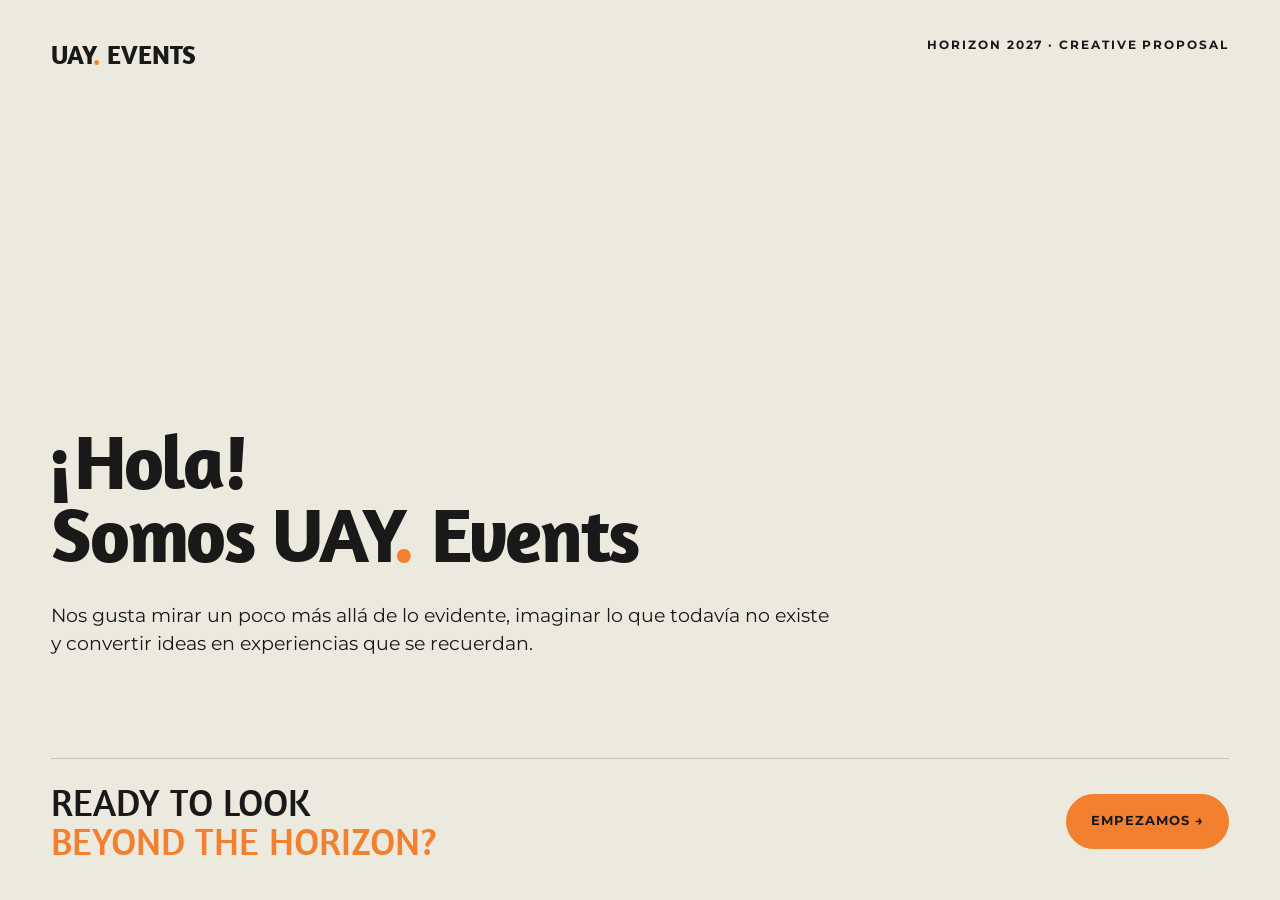
==== index.html @ 069c0e16 "Init commit" ====
<!DOCTYPE html>
<html lang="es">
<head>
  <meta charset="UTF-8">
  <meta name="viewport" content="width=device-width, initial-scale=1.0">
  <title>Horizon 2027 · UAY Events</title>
  <link rel="stylesheet" href="css/styles.css">

  <style>
    .landing {
      height: 100vh;
      min-height: 600px;
      background: var(--alabaster);
      display: flex;
      align-items: center;
      padding: 35px 0;
      overflow: hidden;
    }

    .landing__inner {
      width: min(calc(100% - (var(--pad) * 2)), var(--max));
      height: 100%;
      margin: auto;
      display: flex;
      flex-direction: column;
    }

    /* PARTE SUPERIOR */

    .landing__top {
      display: flex;
      justify-content: space-between;
      align-items: flex-start;
      gap: 30px;
    }

    .landing__brand {
      font-family: "Amaranth", sans-serif;
      font-size: 1.6rem;
      font-weight: 700;
    }

    .landing__brand span {
      color: var(--orange);
    }

    .landing__meta {
      font-size: .75rem;
      text-transform: uppercase;
      letter-spacing: .16em;
      font-weight: 700;
    }

    /* CONTENIDO CENTRAL */

    .landing__content {
      margin-top: auto;
      margin-bottom: 45px;
      max-width: 1100px;
    }

    .landing__hello {
      font-family: "Amaranth", sans-serif;
      font-size: clamp(3rem, 6vw, 6.5rem);
      line-height: .95;
      margin: 0 0 30px;
      letter-spacing: -.03em;
    }

    .landing__hello span {
      color: var(--orange);
    }

    .landing__intro {
      font-size: clamp(1.05rem, 1.5vw, 1.4rem);
      max-width: 780px;
      margin: 0;
      line-height: 1.5;
    }

    .landing__intro strong {
      font-weight: 600;
    }

    /* PARTE INFERIOR */

    .landing__bottom {
      display: grid;
      grid-template-columns: 1fr auto;
      gap: 40px;
      align-items: center;
      padding-top: 24px;
      padding-bottom: 5px;
      border-top: 1px solid rgba(25,25,25,.18);
    }

    .landing__question {
      font-family: "Amaranth", sans-serif;
      font-size: clamp(1.7rem, 3vw, 3.2rem);
      line-height: 1;
      margin: 0;
      max-width: 760px;
    }

    .landing__question span {
      color: var(--orange);
    }

    /* RESPONSIVE */

    @media (max-width: 800px) {

      .landing {
        height: auto;
        min-height: 100vh;
        padding: 25px 0;
        overflow: visible;
      }

      .landing__inner {
        min-height: calc(100vh - 50px);
      }

      .landing__top {
        flex-direction: column;
        gap: 6px;
      }

      .landing__content {
        margin-top: auto;
        margin-bottom: 35px;
        padding-top: 45px;
      }

      .landing__hello {
        margin-bottom: 24px;
      }

      .landing__bottom {
        grid-template-columns: 1fr;
        gap: 22px;
        align-items: flex-start;
        padding-top: 22px;
      }

      .landing__bottom .btn {
        width: 100%;
      }
    }

    /* PANTALLAS DE PORTÁTIL CON POCA ALTURA */

    @media (max-height: 750px) and (min-width: 801px) {

      .landing {
        padding: 25px 0;
      }

      .landing__content {
        margin-bottom: 30px;
      }

      .landing__hello {
        font-size: clamp(3rem, 5.5vw, 5.5rem);
        margin-bottom: 22px;
      }

      .landing__intro {
        font-size: 1.05rem;
        line-height: 1.4;
      }

      .landing__bottom {
        padding-top: 20px;
      }

      .landing__question {
        font-size: clamp(1.7rem, 2.7vw, 2.8rem);
      }
    }

  </style>
</head>

<body>

  <main class="landing">

    <div class="landing__inner">

      <!-- CABECERA -->

      <div class="landing__top">

        <div class="landing__brand">
          UAY<span>.</span> EVENTS
        </div>

        <div class="landing__meta">
          Horizon 2027 · Creative Proposal
        </div>

      </div>


      <!-- MENSAJE PRINCIPAL -->

      <div class="landing__content">

        <h1 class="landing__hello">
          ¡Hola!<br>
          Somos UAY<span>.</span> Events
        </h1>

        <p class="landing__intro">
          Nos gusta mirar un poco más allá de lo evidente, imaginar lo que todavía no existe
          y convertir ideas en experiencias que se recuerdan.
        </p>

      </div>


      <!-- CTA -->

      <div class="landing__bottom">

        <p class="landing__question">
          READY TO LOOK<br>
          <span>BEYOND THE HORIZON?</span>
        </p>

        <a class="btn btn--orange" href="home.html">
          Empezamos →
        </a>

      </div>

    </div>

  </main>

</body>
</html>
---- css/styles.css ----
@import url('https://fonts.googleapis.com/css2?family=Amaranth:wght@400;700&family=Montserrat:wght@300;400;500;600;700&display=swap');

:root{
  --orange:#F3802E;
  --alabaster:#ECEADF;
  --black:#191919;
  --white:#FFFFFF;
  --max:1280px;
  --pad:clamp(24px,4vw,64px);
  --radius:28px;
}

*{box-sizing:border-box}
html{scroll-behavior:smooth}
body{
  margin:0;
  font-family:"Montserrat",sans-serif;
  color:var(--black);
  background:var(--white);
  line-height:1.6;
}
img,video{max-width:100%;display:block}
a{color:inherit;text-decoration:none}
button{font:inherit}

.container{
  width:min(calc(100% - (var(--pad)*2)),var(--max));
  margin-inline:auto;
}
.section{padding:clamp(72px,10vw,140px) 0}
.section--soft{background:var(--alabaster)}
.section--dark{background:var(--black);color:var(--white)}
.section--orange{background:var(--orange)}

.eyebrow{
  text-transform:uppercase;
  letter-spacing:.18em;
  font-size:.78rem;
  font-weight:700;
}
.display{
  font-family:"Amaranth",sans-serif;
  font-size:clamp(3.4rem,9vw,9rem);
  line-height:.9;
  letter-spacing:-.04em;
  margin:0;
}
.h1{
  font-family:"Amaranth",sans-serif;
  font-size:clamp(3rem,7vw,7rem);
  line-height:.95;
  margin:0;
}
.h2{
  font-family:"Amaranth",sans-serif;
  font-size:clamp(2.4rem,5vw,5rem);
  line-height:1;
  margin:0 0 28px;
}
.h3{
  font-family:"Amaranth",sans-serif;
  font-size:clamp(1.6rem,2.6vw,2.6rem);
  margin:0 0 12px;
}
.lead{
  font-size:clamp(1.05rem,1.7vw,1.45rem);
  max-width:850px;
}
.muted{opacity:.7}
.orange{color:var(--orange)}

.header{
  position:sticky;
  top:0;
  z-index:100;
  backdrop-filter:blur(16px);
  background:rgba(255,255,255,.86);
  border-bottom:1px solid rgba(25,25,25,.08);
}
.nav{
  width:min(calc(100% - (var(--pad)*2)),var(--max));
  min-height:78px;
  margin:auto;
  display:flex;
  align-items:center;
  justify-content:space-between;
  gap:28px;
}
.brand{
  font-family:"Amaranth",sans-serif;
  font-size:1.55rem;
  font-weight:700;
}
.brand span{color:var(--orange)}
.nav__links{
  display:flex;
  gap:28px;
  align-items:center;
  font-size:.82rem;
  font-weight:700;
  letter-spacing:.08em;
  text-transform:uppercase;
}
.nav__links a{position:relative}
.nav__links a:after{
  content:"";
  position:absolute;
  left:0;right:100%;
  bottom:-7px;
  height:2px;
  background:var(--orange);
  transition:.25s ease;
}
.nav__links a:hover:after,.nav__links a.active:after{right:0}
.nav__toggle{
  display:none;
  border:0;
  background:none;
  font-size:1.4rem;
  cursor:pointer;
}

.btn{
  display:inline-flex;
  align-items:center;
  justify-content:center;
  gap:14px;
  padding:16px 24px;
  border-radius:999px;
  border:1px solid var(--black);
  text-transform:uppercase;
  letter-spacing:.08em;
  font-size:.8rem;
  font-weight:700;
  transition:.25s ease;
}
.btn:hover{background:var(--black);color:var(--white);transform:translateY(-2px)}
.btn--orange{background:var(--orange);border-color:var(--orange)}
.btn--orange:hover{background:var(--black);border-color:var(--black)}
.btn--light{border-color:var(--white)}
.btn--light:hover{background:var(--white);color:var(--black)}

.hero{
  min-height:calc(100vh - 78px);
  display:grid;
  align-items:end;
  padding: 70px 0 55px;
}
.hero__grid{
  display:grid;
  grid-template-columns:1.3fr .7fr;
  gap:clamp(30px,6vw,100px);
  align-items:end;
}
.hero__aside{
  padding-bottom:16px;
}
.hero__aside p{font-size:1.1rem}
.scroll-link{
  margin-top:42px;
  display:inline-flex;
  width:54px;height:54px;
  border:1px solid var(--black);
  border-radius:50%;
  align-items:center;
  justify-content:center;
  font-size:1.4rem;
  transition:.25s ease;
}
.scroll-link:hover{background:var(--orange);border-color:var(--orange);transform:translateY(4px)}

.landing{
  min-height:100vh;
  background:var(--alabaster);
  display:flex;
  align-items:center;
}
.landing__inner{
  width:min(calc(100% - (var(--pad)*2)),var(--max));
  margin:auto;
}
.landing__meta{
  display:flex;
  justify-content:space-between;
  gap:20px;
  margin-bottom:clamp(70px,12vh,140px);
}
.landing__bottom{
  margin-top:55px;
  display:flex;
  justify-content:space-between;
  align-items:end;
  gap:30px;
}
.landing__bottom p{max-width:500px;margin:0}

.media-placeholder{
  min-height:500px;
  background:
    linear-gradient(135deg,rgba(243,128,46,.16),rgba(236,234,223,.75)),
    var(--black);
  color:var(--white);
  border-radius:var(--radius);
  display:flex;
  align-items:center;
  justify-content:center;
  text-align:center;
  padding:40px;
  overflow:hidden;
  position:relative;
}
.media-placeholder small{
  display:block;
  text-transform:uppercase;
  letter-spacing:.15em;
  opacity:.7;
  margin-top:10px;
}
.media-placeholder--light{
  background:var(--alabaster);
  color:var(--black);
}
.media-placeholder--image{min-height:340px}
.media-placeholder video,
.media-placeholder img{
  position:absolute;
  inset:0;
  width:100%;
  height:100%;
  object-fit:cover;
}

.split{
  display:grid;
  grid-template-columns:1fr 1fr;
  gap:clamp(36px,6vw,90px);
  align-items:center;
}

.cards{
  display:grid;
  grid-template-columns:repeat(3,1fr);
  gap:22px;
  margin-top:50px;
}
.card{
  min-height:400px;
  border:1px solid rgba(25,25,25,.15);
  border-radius:var(--radius);
  padding:28px;
  display:flex;
  flex-direction:column;
  justify-content:space-between;
  transition:.25s ease;
  background:var(--white);
}
.card:hover{
  transform:translateY(-6px);
  border-color:var(--orange);
  box-shadow:0 16px 60px rgba(25,25,25,.08);
}
.card__number{
  font-size:.78rem;
  letter-spacing:.16em;
  font-weight:700;
}
.card__arrow{
  font-size:1.5rem;
  align-self:flex-end;
}
.card--orange{background:var(--orange)}
.card--dark{background:var(--black);color:var(--white)}

.grid-4{
  display:grid;
  grid-template-columns:repeat(4,1fr);
  gap:20px;
}
.pillar{
  padding:28px 0;
  border-top:2px solid var(--black);
}

.project{
  display:grid;
  grid-template-columns:1.15fr .85fr;
  gap:40px;
  align-items:center;
  padding:45px 0;
  border-top:1px solid rgba(25,25,25,.18);
}
.project:nth-child(even){grid-template-columns:.85fr 1.15fr}
.project:nth-child(even) .project__media{order:2}

.team-grid{
  display:grid;
  grid-template-columns:repeat(3,1fr);
  gap:22px;
}
.team-card{
  border-top:1px solid rgba(25,25,25,.2);
  padding-top:20px;
}
.team-card .media-placeholder{min-height:360px;border-radius:18px}
.team-card h3{margin:18px 0 2px;font-family:"Amaranth",sans-serif}

.detail-grid{
  display:grid;
  grid-template-columns:repeat(4,1fr);
  gap:18px;
  margin-top:50px;
}
.detail-card{
  min-height:230px;
  border:1px solid rgba(25,25,25,.14);
  padding:24px;
  border-radius:22px;
  display:flex;
  flex-direction:column;
  justify-content:space-between;
  transition:.25s ease;
}
.detail-card:hover{background:var(--orange);border-color:var(--orange)}

.content-block{
  display:grid;
  grid-template-columns:.6fr 1.4fr;
  gap:50px;
  padding:80px 0;
  border-top:1px solid rgba(25,25,25,.18);
}
.content-block__num{
  font-family:"Amaranth",sans-serif;
  font-size:2rem;
  color:var(--orange);
}
.content-block ul{padding-left:20px}

.footer{
  padding:42px 0;
  border-top:1px solid rgba(25,25,25,.12);
}
.footer__inner{
  width:min(calc(100% - (var(--pad)*2)),var(--max));
  margin:auto;
  display:flex;
  justify-content:space-between;
  gap:30px;
  font-size:.78rem;
  text-transform:uppercase;
  letter-spacing:.08em;
}

.reveal{
  opacity:0;
  transform:translateY(24px);
  transition:opacity .7s ease,transform .7s ease;
}
.reveal.is-visible{
  opacity:1;
  transform:none;
}

@media (max-width:900px){
  .nav__toggle{display:block}
  .nav__links{
    display:none;
    position:absolute;
    top:78px;left:0;right:0;
    flex-direction:column;
    align-items:flex-start;
    padding:28px var(--pad);
    background:var(--white);
    border-bottom:1px solid rgba(25,25,25,.08);
  }
  .nav__links.open{display:flex}
  .hero__grid,.split,.project,.project:nth-child(even),.content-block{grid-template-columns:1fr}
  .project:nth-child(even) .project__media{order:0}
  .cards,.team-grid{grid-template-columns:1fr}
  .grid-4,.detail-grid{grid-template-columns:repeat(2,1fr)}
  .landing__bottom,.landing__meta,.footer__inner{flex-direction:column;align-items:flex-start}
}

@media (max-width:560px){
  .grid-4,.detail-grid{grid-template-columns:1fr}
  .hero{min-height:auto;padding-top:100px}
  .display{font-size:clamp(3.2rem,19vw,5rem)}
  .media-placeholder{min-height:340px}
}
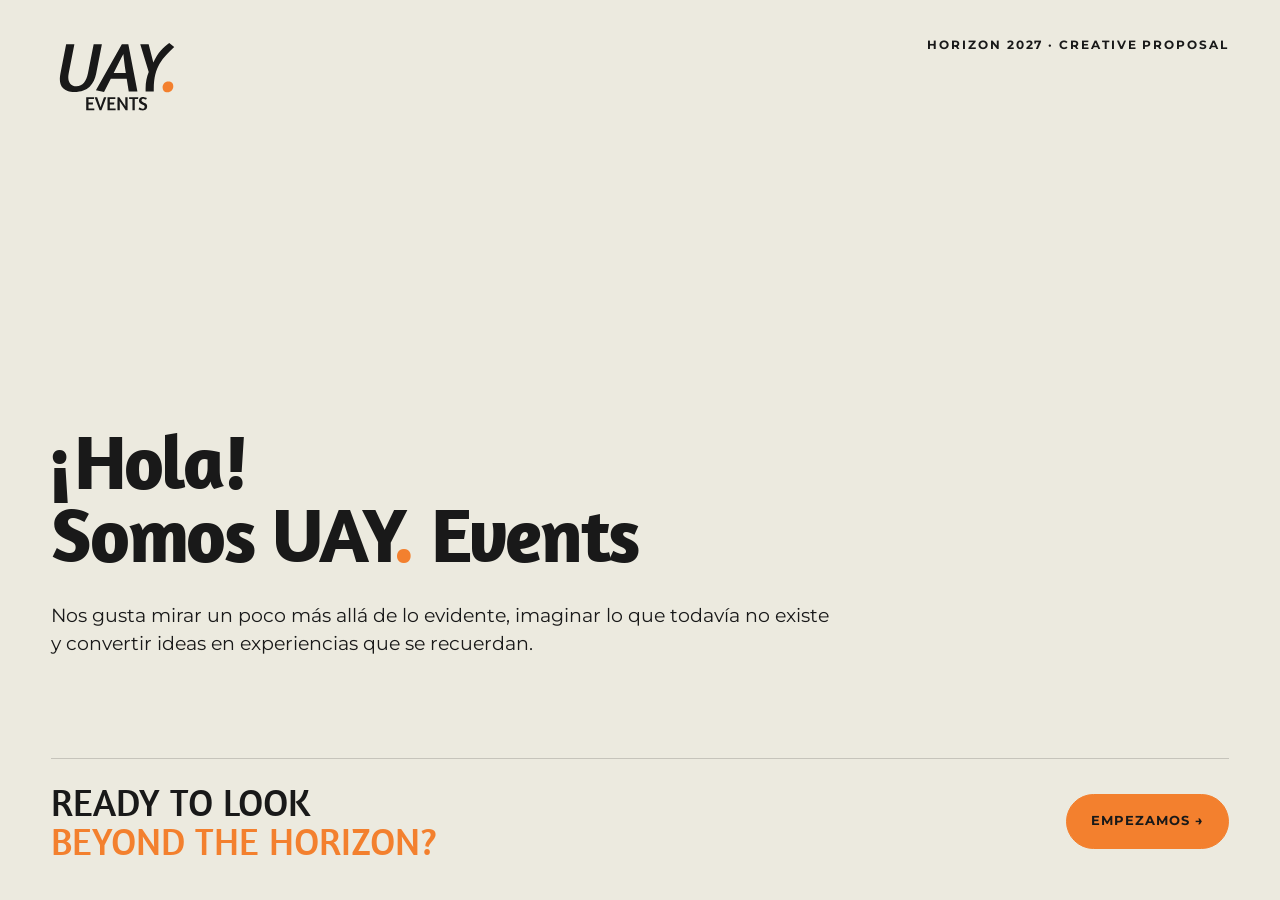
==== commit 01c0ecb3: "Added logo in landing page & favicon" ====
--- a/index.html
+++ b/index.html
@@ -4,6 +4,7 @@
   <meta charset="UTF-8">
   <meta name="viewport" content="width=device-width, initial-scale=1.0">
   <title>Horizon 2027 · UAY Events</title>
+  <link rel="icon" type="image/svg+xml" href="assets/images/favicon-UAY-Events.svg">
   <link rel="stylesheet" href="css/styles.css">
 
   <style>
@@ -40,8 +41,9 @@
       font-weight: 700;
     }
 
-    .landing__brand span {
-      color: var(--orange);
+    .landing__brand img {
+       width:130px;
+       height:auto;
     }
 
     .landing__meta {
@@ -193,7 +195,7 @@
       <div class="landing__top">
 
         <div class="landing__brand">
-          UAY<span>.</span> EVENTS
+          <img src="assets/images/Logo-UAY-Events.svg" alt="UAY Events">
         </div>
 
         <div class="landing__meta">
--- a/css/styles.css
+++ b/css/styles.css
@@ -88,11 +88,16 @@
   gap:28px;
 }
 .brand{
-  font-family:"Amaranth",sans-serif;
-  font-size:1.55rem;
-  font-weight:700;
-}
-.brand span{color:var(--orange)}
+  display:flex;
+  align-items:center;
+}
+
+.brand img{
+  display:block;
+  width:80px;
+  height:auto;
+}
+
 .nav__links{
   display:flex;
   gap:28px;
@@ -277,6 +282,12 @@
   grid-template-columns:repeat(4,1fr);
   gap:20px;
 }
+
+.grid-3{
+  display:grid;
+  grid-template-columns:repeat(3,1fr);
+  gap:30px;
+}
 .pillar{
   padding:28px 0;
   border-top:2px solid var(--black);
@@ -328,7 +339,6 @@
   grid-template-columns:.6fr 1.4fr;
   gap:50px;
   padding:80px 0;
-  border-top:1px solid rgba(25,25,25,.18);
 }
 .content-block__num{
   font-family:"Amaranth",sans-serif;
@@ -360,6 +370,878 @@
 .reveal.is-visible{
   opacity:1;
   transform:none;
+}
+
+.about-intro__image{
+  width:100%;
+  height:440px;
+  border-radius:24px;
+  overflow:hidden;
+}
+
+.about-intro__image img{
+  width:100%;
+  height:100%;
+  object-fit:cover;
+}
+
+.project-gallery{
+  display:grid;
+  grid-template-columns:repeat(2,1fr);
+  grid-template-rows:repeat(2,220px);
+  gap:10px;
+}
+
+.project-gallery img{
+  width:100%;
+  height:100%;
+  object-fit:cover;
+  border-radius:14px;
+}
+
+/* ==================================================
+HORIZON 2027
+================================================== */
+
+
+/* ------------------------------
+CONCEPTO
+------------------------------ */
+
+.concept-intro{
+  margin-bottom:38px;
+}
+
+.concept-copy{
+  max-width:900px;
+  font-size:1rem;
+  line-height:1.8;
+  margin-bottom:45px;
+}
+
+.concept-copy p{
+  margin:0 0 20px;
+}
+
+.concept-statement{
+  display:flex;
+  flex-wrap:wrap;
+  gap:12px;
+  margin:50px 0;
+}
+
+.concept-statement span{
+  display:inline-flex;
+  align-items:center;
+  justify-content:center;
+  background:var(--black);
+  color:var(--white);
+  padding:14px 22px;
+  border-radius:999px;
+  font-size:.8rem;
+  font-weight:700;
+  letter-spacing:.14em;
+}
+
+.concept-statement span:nth-child(2){
+  background:var(--orange);
+  color:var(--black);
+}
+
+
+/* ------------------------------
+DECORACIÓN
+------------------------------ */
+
+.venue-section{
+  padding:60px 0;
+  border-top:1px solid rgba(25,25,25,.15);
+}
+
+.venue-section:first-of-type{
+  margin-top:60px;
+}
+
+.venue-heading{
+  display:flex;
+  align-items:flex-start;
+  gap:22px;
+  margin-bottom:25px;
+}
+
+.venue-heading__number{
+  font-family:"Amaranth",sans-serif;
+  font-size:1.2rem;
+  color:var(--orange);
+}
+
+.spacer-small{
+  height:55px;
+}
+
+
+/* ------------------------------
+FEATURE CARDS / SEÑALÉTICA
+------------------------------ */
+
+.feature-grid{
+  display:grid;
+  grid-template-columns:repeat(3,1fr);
+  gap:18px;
+  margin:50px 0;
+}
+
+.feature-card{
+  padding:24px 10px 20px 0;
+}
+
+.feature-card span{
+  display:block;
+  color:var(--orange);
+  font-size:.76rem;
+  font-weight:700;
+  letter-spacing:.14em;
+  margin-bottom:45px;
+}
+
+.feature-card h3{
+  font-family:"Amaranth",sans-serif;
+  font-size:1.6rem;
+  margin:0 0 12px;
+}
+
+.feature-card p{
+  margin:0;
+  font-size:.9rem;
+}
+
+
+/* ==================================================
+AGENDA
+================================================== */
+
+.agenda-section{
+  overflow:hidden;
+}
+
+.agenda-header{
+  display:flex;
+  justify-content:space-between;
+  align-items:flex-end;
+  gap:40px;
+  margin-bottom:80px;
+}
+
+.agenda-date{
+  display:flex;
+  flex-direction:column;
+  align-items:flex-end;
+  text-align:right;
+  padding-bottom:10px;
+}
+
+.agenda-date span{
+  text-transform:uppercase;
+  letter-spacing:.16em;
+  font-size:.75rem;
+  opacity:.65;
+}
+
+.agenda-date strong{
+  font-family:"Amaranth",sans-serif;
+  font-size:clamp(1.8rem,3vw,3rem);
+}
+
+
+.timeline{
+  position:relative;
+  max-width:1050px;
+  margin-left:auto;
+}
+
+.timeline:before{
+  content:"";
+  position:absolute;
+  left:145px;
+  top:0;
+  bottom:0;
+  width:1px;
+  background:rgba(255,255,255,.22);
+}
+
+.timeline-item{
+  display:grid;
+  grid-template-columns:110px 70px 1fr;
+  min-height:170px;
+}
+
+.timeline-time{
+  font-family:"Amaranth",sans-serif;
+  font-size:1.6rem;
+  padding-top:7px;
+}
+
+.timeline-dot{
+  position:relative;
+}
+
+.timeline-dot:before{
+  content:"";
+  position:absolute;
+  top:18px;
+  left:30px;
+  width:10px;
+  height:10px;
+  border-radius:50%;
+  background:var(--orange);
+  box-shadow:0 0 0 7px var(--black);
+}
+
+.timeline-content{
+  padding:0 0 52px 5px;
+  max-width:680px;
+}
+
+.timeline-label{
+  display:block;
+  color:var(--orange);
+  text-transform:uppercase;
+  font-size:.72rem;
+  letter-spacing:.16em;
+  font-weight:700;
+  margin-bottom:5px;
+}
+
+.timeline-content h3{
+  font-family:"Amaranth",sans-serif;
+  font-size:clamp(1.6rem,2.5vw,2.4rem);
+  margin:0 0 8px;
+}
+
+.timeline-content p{
+  margin:0;
+  opacity:.7;
+}
+
+
+/* ==================================================
+HOSPITALITY / WELCOME KIT
+================================================== */
+
+.split--top{
+  align-items:start;
+  margin-top:55px;
+}
+
+.welcome-kit{
+  margin-top:100px;
+  padding-top:70px;
+  border-top:1px solid rgba(25,25,25,.16);
+}
+
+.welcome-kit__intro{
+  max-width:700px;
+  margin-bottom:45px;
+}
+
+.kit-grid{
+  display:grid;
+  grid-template-columns:repeat(3,1fr);
+  gap:18px;
+  margin-bottom:45px;
+}
+
+.kit-card{
+  min-height:250px;
+  padding:24px;
+  border:1px solid rgba(25,25,25,.15);
+  border-radius:22px;
+  display:flex;
+  flex-direction:column;
+}
+
+.kit-number{
+  color:var(--orange);
+  font-size:.75rem;
+  letter-spacing:.15em;
+  font-weight:700;
+  margin-bottom:auto;
+}
+
+.kit-card h4{
+  font-family:"Amaranth",sans-serif;
+  font-size:1.45rem;
+  margin:45px 0 8px;
+}
+
+.kit-card p{
+  font-size:.87rem;
+  margin:0;
+}
+
+/* ==================================================
+SHOWCASING
+================================================== */
+
+.showcase-intro{
+  max-width:850px;
+  margin:25px 0 0;
+  line-height:1.8;
+}
+
+
+/* ESCENARIOS */
+
+.showcase-scenario{
+  margin-top:100px;
+  padding-top:60px;
+  border-top:2px solid var(--black);
+}
+
+.showcase-scenario__header{
+  display:grid;
+  grid-template-columns:1fr .8fr;
+  gap:60px;
+  align-items:end;
+  margin-bottom:35px;
+}
+
+.showcase-scenario__header > p{
+  margin:0;
+  max-width:520px;
+}
+
+.showcase-letter{
+  display:block;
+  font-family:"Amaranth",sans-serif;
+  font-size:4.5rem;
+  line-height:.9;
+  color:var(--orange);
+  margin-bottom:25px;
+}
+
+
+/* ELEMENTOS INCLUIDOS */
+
+.showcase-elements{
+  display:flex;
+  flex-wrap:wrap;
+  gap:8px;
+  margin:35px 0 45px;
+}
+
+.showcase-elements span{
+  display:inline-flex;
+  align-items:center;
+  border:1px solid rgba(25,25,25,.22);
+  border-radius:999px;
+  padding:9px 15px;
+  font-size:.72rem;
+  font-weight:600;
+  letter-spacing:.04em;
+  background:rgba(255,255,255,.3);
+}
+
+
+/* GRID DE OPCIONES */
+
+.showcase-options{
+  display:grid;
+  gap:18px;
+}
+
+.showcase-options--1{
+  grid-template-columns:1fr;
+}
+
+.showcase-options--2{
+  grid-template-columns:repeat(2,1fr);
+}
+
+.showcase-options--3{
+  grid-template-columns:repeat(3,1fr);
+}
+
+
+/* TARJETAS */
+
+.showcase-option{
+  background:var(--white);
+  border-radius:22px;
+  overflow:hidden;
+  border:1px solid rgba(25,25,25,.12);
+  transition:.3s ease;
+}
+
+.showcase-option:hover{
+  transform:translateY(-5px);
+  box-shadow:0 18px 55px rgba(25,25,25,.08);
+}
+
+.showcase-option__image{
+  position:relative;
+  width:100%;
+  aspect-ratio:4 / 3;
+  overflow:hidden;
+  background:#ddd;
+}
+
+.showcase-option__image img{
+  width:100%;
+  height:100%;
+  object-fit:cover;
+}
+
+.showcase-option__copy{
+  padding:25px;
+}
+
+.showcase-option__number{
+  display:block;
+  color:var(--orange);
+  font-size:.72rem;
+  font-weight:700;
+  letter-spacing:.14em;
+  margin-bottom:25px;
+}
+
+.showcase-option h4{
+  font-family:"Amaranth",sans-serif;
+  font-size:1.6rem;
+  line-height:1.1;
+  margin:0 0 12px;
+}
+
+.showcase-option p{
+  font-size:.88rem;
+  line-height:1.65;
+  margin:0;
+}
+
+
+/* MEDIDAS */
+
+.showcase-measure{
+  display:inline-flex;
+  margin-top:25px;
+  background:var(--black);
+  color:var(--white);
+  border-radius:999px;
+  padding:8px 13px;
+  font-size:.68rem;
+  font-weight:700;
+  letter-spacing:.08em;
+  text-transform:uppercase;
+}
+
+
+/* ESCENARIO C HORIZONTAL */
+
+.showcase-option--horizontal{
+  display:grid;
+  grid-template-columns:1fr 1fr;
+  max-width:900px;
+}
+
+.showcase-option--horizontal .showcase-option__image{
+  aspect-ratio:auto;
+  min-height:430px;
+}
+
+
+/* CIERRE SHOWCASING */
+
+.showcase-closing{
+  margin-top:80px;
+  padding:40px;
+  background:var(--black);
+  color:var(--white);
+  border-radius:24px;
+}
+
+.showcase-closing .eyebrow{
+  color:var(--orange);
+  margin-top:0;
+}
+
+.showcase-closing > p:last-child{
+  font-family:"Amaranth",sans-serif;
+  font-size:clamp(1.5rem,2.7vw,2.5rem);
+  line-height:1.15;
+  max-width:900px;
+  margin:20px 0 0;
+}
+
+
+/* ==================================================
+DINNER SCENARIOS
+================================================== */
+
+.dinner-scenario{
+  margin-top:100px;
+  padding-top:60px;
+  border-top:2px solid var(--black);
+}
+
+.scenario-header{
+  display:grid;
+  grid-template-columns:1fr .8fr;
+  gap:50px;
+  align-items:end;
+  margin-bottom:50px;
+}
+
+.scenario-header > p{
+  max-width:500px;
+}
+
+.scenario-number{
+  display:block;
+  font-family:"Amaranth",sans-serif;
+  font-size:4rem;
+  line-height:1;
+  color:var(--orange);
+  margin-bottom:20px;
+}
+
+
+.venue-card{
+  margin:30px 0 65px;
+}
+
+.venue-card__copy{
+  max-width:720px;
+  margin-bottom:28px;
+}
+
+.venue-card__copy p:last-child{
+  max-width:700px;
+}
+
+
+.photo-grid{
+  display:grid;
+  grid-template-columns:repeat(2,1fr);
+  grid-template-rows:repeat(2,280px);
+  gap:12px;
+}
+
+.photo-grid img{
+  width:100%;
+  height:100%;
+  object-fit:cover;
+  border-radius:18px;
+}
+
+
+.unavailable-box{
+  background:var(--black);
+  color:var(--white);
+  border-radius:24px;
+  padding:35px;
+  margin-top:40px;
+}
+
+.unavailable-box h4{
+  font-family:"Amaranth",sans-serif;
+  font-size:1.8rem;
+  margin:5px 0 25px;
+}
+
+.unavailable-tags{
+  display:flex;
+  flex-wrap:wrap;
+  gap:10px;
+}
+
+.unavailable-tags span{
+  border:1px solid rgba(255,255,255,.35);
+  border-radius:999px;
+  padding:9px 15px;
+  font-size:.75rem;
+}
+
+
+.dinner-scenario--wow{
+  position:relative;
+}
+
+.dinner-scenario--wow .venue-card{
+  background:var(--black);
+  color:var(--white);
+  border-radius:28px;
+  padding:35px;
+}
+
+
+/* ==================================================
+DOWNLOADS
+================================================== */
+
+.download-grid{
+  display:grid;
+  grid-template-columns:repeat(3,1fr);
+  gap:18px;
+  margin-top:60px;
+}
+
+.download-card{
+  min-height:260px;
+  border:1px solid rgba(25,25,25,.16);
+  border-radius:24px;
+  padding:25px;
+  display:flex;
+  flex-direction:column;
+  justify-content:space-between;
+  transition:.3s ease;
+}
+
+.download-card:hover{
+  background:var(--orange);
+  border-color:var(--orange);
+  transform:translateY(-5px);
+}
+
+.download-icon{
+  align-self:flex-end;
+  font-size:1.8rem;
+}
+
+.download-card small{
+  display:block;
+  text-transform:uppercase;
+  letter-spacing:.14em;
+  font-size:.65rem;
+  margin-bottom:8px;
+}
+
+.download-card h3{
+  font-family:"Amaranth",sans-serif;
+  font-size:1.8rem;
+  margin:0;
+}
+
+
+/* ==================================================
+SOSTENIBILIDAD
+================================================== */
+
+.sustainability-grid{
+  display:grid;
+  grid-template-columns:repeat(2,1fr);
+  gap:0;
+  margin-top:60px;
+}
+
+.sustainability-card{
+  min-height:280px;
+  padding:30px;
+  border-top:1px solid rgba(25,25,25,.18);
+}
+
+.sustainability-card:nth-child(odd){
+  border-right:1px solid rgba(25,25,25,.18);
+}
+
+.sustainability-card span{
+  display:block;
+  color:var(--orange);
+  font-size:.72rem;
+  letter-spacing:.15em;
+  font-weight:700;
+  margin-bottom:60px;
+}
+
+.sustainability-card h3{
+  font-family:"Amaranth",sans-serif;
+  font-size:1.65rem;
+  margin:0 0 12px;
+}
+
+.sustainability-card p{
+  margin:0;
+  font-size:.9rem;
+}
+
+
+/* ==================================================
+CONTINGENCIA
+================================================== */
+
+.contingency-list{
+  margin-top:60px;
+}
+
+.contingency-item{
+  display:grid;
+  grid-template-columns:80px 1fr;
+  gap:20px;
+  border-top:1px solid rgba(25,25,25,.16);
+  padding:28px 0;
+}
+
+.contingency-item > span{
+  color:var(--orange);
+  font-size:.75rem;
+  font-weight:700;
+  letter-spacing:.15em;
+}
+
+.contingency-item h3{
+  font-family:"Amaranth",sans-serif;
+  font-size:1.6rem;
+  margin:0 0 8px;
+}
+
+.contingency-item p{
+  margin:0;
+  max-width:750px;
+}
+
+
+.contingency-quote{
+  margin-top:70px;
+  padding:60px;
+  background:var(--orange);
+  border-radius:var(--radius);
+}
+
+.contingency-quote p{
+  font-family:"Amaranth",sans-serif;
+  font-size:clamp(2rem,5vw,4.5rem);
+  line-height:1;
+  margin:0;
+}
+
+/* ==================================================
+ALOJAMIENTO
+================================================== */
+
+.hotel-option{
+  padding:70px 0;
+  border-top:1px solid rgba(25,25,25,.16);
+}
+
+.hotel-option:first-of-type{
+  margin-top:60px;
+}
+
+.hotel-option__header{
+  display:flex;
+  justify-content:space-between;
+  align-items:flex-end;
+  gap:30px;
+  margin-bottom:25px;
+}
+
+.hotel-option__header .h3{
+  margin-bottom:0;
+}
+
+.hotel-option__meta{
+  display:flex;
+  gap:10px;
+  flex-wrap:wrap;
+  justify-content:flex-end;
+}
+
+.hotel-option__meta span{
+  border:1px solid rgba(25,25,25,.18);
+  border-radius:999px;
+  padding:8px 14px;
+  font-size:.72rem;
+  font-weight:600;
+  letter-spacing:.06em;
+  text-transform:uppercase;
+}
+
+.hotel-option__description{
+  max-width:800px;
+  font-size:1rem;
+  line-height:1.8;
+  margin:0 0 35px;
+}
+
+
+/* GALERÍA 4 IMÁGENES */
+
+.hotel-gallery{
+  display:grid;
+  grid-template-columns:repeat(2,1fr);
+  grid-template-rows:repeat(2,300px);
+  gap:12px;
+}
+
+.hotel-gallery img{
+  width:100%;
+  height:100%;
+  object-fit:cover;
+  border-radius:18px;
+}
+
+
+/* DATOS DEL HOTEL */
+
+.hotel-data-grid{
+  display:grid;
+  grid-template-columns:repeat(4,1fr);
+  gap:0;
+  margin-top:30px;
+  border-top:1px solid rgba(25,25,25,.16);
+  border-bottom:1px solid rgba(25,25,25,.16);
+}
+
+.hotel-data-grid > div{
+  padding:22px 20px 22px 0;
+}
+
+.hotel-data-grid > div:not(:last-child){
+  border-right:1px solid rgba(25,25,25,.16);
+  margin-right:20px;
+}
+
+.hotel-data-label{
+  display:block;
+  text-transform:uppercase;
+  letter-spacing:.12em;
+  font-size:.65rem;
+  font-weight:700;
+  opacity:.55;
+  margin-bottom:5px;
+}
+
+.hotel-data-grid strong{
+  font-family:"Amaranth",sans-serif;
+  font-size:1.25rem;
+}
+
+
+/* HOTELES DESCARTADOS */
+
+.discarded-hotels{
+  margin-top:55px;
+}
+
+.discarded-hotel{
+  display:grid;
+  grid-template-columns:220px 1fr;
+  gap:30px;
+  padding:22px 0;
+  border-top:1px solid rgba(25,25,25,.16);
+}
+
+.discarded-hotel:last-child{
+  border-bottom:1px solid rgba(25,25,25,.16);
+}
+
+.discarded-hotel span{
+  font-family:"Amaranth",sans-serif;
+  font-size:1.3rem;
+}
+
+.discarded-hotel p{
+  margin:0;
+  opacity:.7;
 }
 
 @media (max-width:900px){
@@ -388,3 +1270,4 @@
   .display{font-size:clamp(3.2rem,19vw,5rem)}
   .media-placeholder{min-height:340px}
 }
+
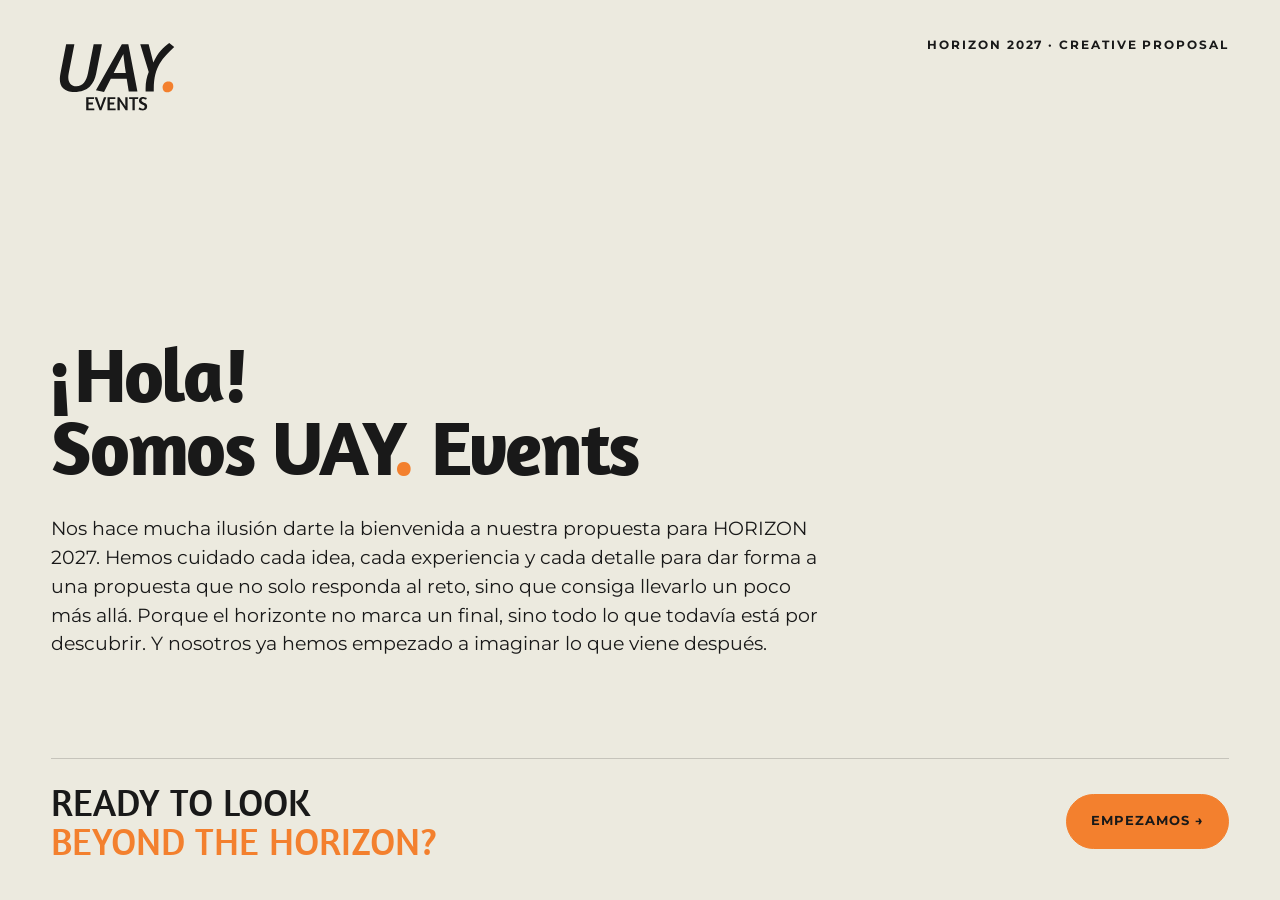
==== commit 22bcf910: "ultimos cambios" ====
--- a/index.html
+++ b/index.html
@@ -215,8 +215,10 @@
         </h1>
 
         <p class="landing__intro">
-          Nos gusta mirar un poco más allá de lo evidente, imaginar lo que todavía no existe
-          y convertir ideas en experiencias que se recuerdan.
+          Nos hace mucha ilusión darte la bienvenida a nuestra propuesta para HORIZON 2027. Hemos cuidado 
+          cada idea, cada experiencia y cada detalle para dar forma a una propuesta que no solo responda 
+          al reto, sino que consiga llevarlo un poco más allá. Porque el horizonte no marca un final, 
+          sino todo lo que todavía está por descubrir. Y nosotros ya hemos empezado a imaginar lo que viene después.​
         </p>
 
       </div>
--- a/css/styles.css
+++ b/css/styles.css
@@ -427,7 +427,7 @@
   display:flex;
   flex-wrap:wrap;
   gap:12px;
-  margin:50px 0;
+  margin:0px 0;
 }
 
 .concept-statement span{
@@ -1243,6 +1243,292 @@
   margin:0;
   opacity:.7;
 }
+
+/* ==================================================
+TEAM
+================================================== */
+
+.team-grid{
+  display:grid;
+  grid-template-columns:repeat(3,1fr);
+  gap:22px;
+  align-items:start;
+}
+
+.team-card{
+  border-top:1px solid rgba(25,25,25,.2);
+  padding-top:20px;
+}
+
+.team-card__summary{
+  list-style:none;
+  cursor:pointer;
+}
+
+.team-card__summary::-webkit-details-marker{
+  display:none;
+}
+
+.team-card__summary::marker{
+  display:none;
+  content:"";
+}
+
+.team-card .media-placeholder{
+  min-height:360px;
+  border-radius:18px;
+  position:relative;
+  cursor:pointer;
+}
+
+.team-card .media-placeholder::after{
+  content:"";
+  position:absolute;
+  inset:0;
+  background:linear-gradient(
+    to top,
+    rgba(25,25,25,.55),
+    rgba(25,25,25,0) 45%
+  );
+  opacity:0;
+  transition:.3s ease;
+}
+
+.team-card:hover .media-placeholder::after,
+.team-card[open] .media-placeholder::after{
+  opacity:1;
+}
+
+.team-card .media-placeholder img{
+  transition:transform .45s ease;
+}
+
+.team-card:hover .media-placeholder img{
+  transform:scale(1.035);
+}
+
+
+/* Texto sobre imagen */
+
+.team-card__hint{
+  position:absolute;
+  left:20px;
+  bottom:18px;
+  z-index:2;
+
+  color:var(--white);
+  font-size:.7rem;
+  font-weight:700;
+  letter-spacing:.12em;
+  text-transform:uppercase;
+
+  opacity:0;
+  transform:translateY(8px);
+  transition:.3s ease;
+}
+
+.team-card:hover .team-card__hint,
+.team-card[open] .team-card__hint{
+  opacity:1;
+  transform:none;
+}
+
+
+/* Nombre + cargo */
+
+.team-card__heading{
+  display:flex;
+  justify-content:space-between;
+  align-items:flex-start;
+  gap:20px;
+}
+
+.team-card h3{
+  margin:18px 0 2px;
+  font-family:"Amaranth",sans-serif;
+}
+
+.team-card__heading p{
+  margin:0;
+}
+
+
+/* Icono + */
+
+.team-card__icon{
+  flex:0 0 auto;
+
+  width:34px;
+  height:34px;
+  margin-top:17px;
+
+  display:flex;
+  align-items:center;
+  justify-content:center;
+
+  border:1px solid rgba(25,25,25,.25);
+  border-radius:50%;
+
+  font-size:1.2rem;
+  line-height:1;
+
+  transition:
+    transform .3s ease,
+    background .3s ease,
+    border-color .3s ease;
+}
+
+.team-card:hover .team-card__icon{
+  background:var(--orange);
+  border-color:var(--orange);
+}
+
+.team-card[open] .team-card__icon{
+  transform:rotate(45deg);
+  background:var(--orange);
+  border-color:var(--orange);
+}
+
+
+/* Contenido desplegable */
+
+.team-card__content{
+  padding:25px 0 10px;
+  margin-top:20px;
+  border-top:1px solid rgba(25,25,25,.16);
+}
+
+.team-card__content p{
+  margin:0;
+  font-size:.9rem;
+  line-height:1.75;
+}
+
+.team-card__quote{
+  font-family:"Amaranth",sans-serif;
+  font-size:1.3rem !important;
+  line-height:1.3 !important;
+  margin-bottom:14px !important;
+  color:var(--orange);
+}
+
+
+/* Accesibilidad */
+
+.team-card__summary:focus-visible{
+  outline:2px solid var(--orange);
+  outline-offset:6px;
+  border-radius:18px;
+}
+
+
+.download-grid{
+  display:grid;
+  grid-template-columns:repeat(3, 1fr);
+  gap:20px;
+}
+
+
+/* CARD */
+
+.download-card{
+  background:#fff;
+  border:1px solid rgba(0,0,0,.12);
+  padding:24px;
+  cursor:pointer;
+  transition:
+    transform .25s ease,
+    border-color .25s ease,
+    background .25s ease;
+}
+
+
+/* CABECERA */
+
+.download-card summary{
+  list-style:none;
+  cursor:pointer;
+}
+
+
+/* elimina la flecha automática del navegador */
+
+.download-card summary::-webkit-details-marker{
+  display:none;
+}
+
+
+.download-card summary h3{
+  margin:0;
+  font-size:1.15rem;
+  font-weight:700;
+}
+
+
+/* HOVER */
+
+.download-card:hover{
+  transform:translateY(-3px);
+  border-color:var(--orange);
+}
+
+
+/* CONTENIDO DESPLEGABLE */
+
+.download-card__content{
+  padding-top:18px;
+  margin-top:18px;
+  border-top:1px solid rgba(0,0,0,.12);
+}
+
+
+.download-card__content p{
+  margin:0;
+  line-height:1.65;
+  font-size:.95rem;
+}
+
+
+/* CARD ABIERTA */
+
+.download-card[open]{
+  border-color:var(--orange);
+}
+
+.download-card summary{
+  display:flex;
+  justify-content:space-between;
+  align-items:center;
+  gap:20px;
+}
+
+
+.download-card summary::after{
+  content:"+";
+  font-size:1.5rem;
+  font-weight:300;
+  line-height:1;
+  transition:transform .25s ease;
+}
+
+
+.download-card[open] summary::after{
+  content:"−";
+}
+
+
+/* MOBILE */
+
+@media (max-width:768px){
+
+  .download-grid{
+    grid-template-columns:1fr;
+  }
+
+}
+
+
+
 
 @media (max-width:900px){
   .nav__toggle{display:block}
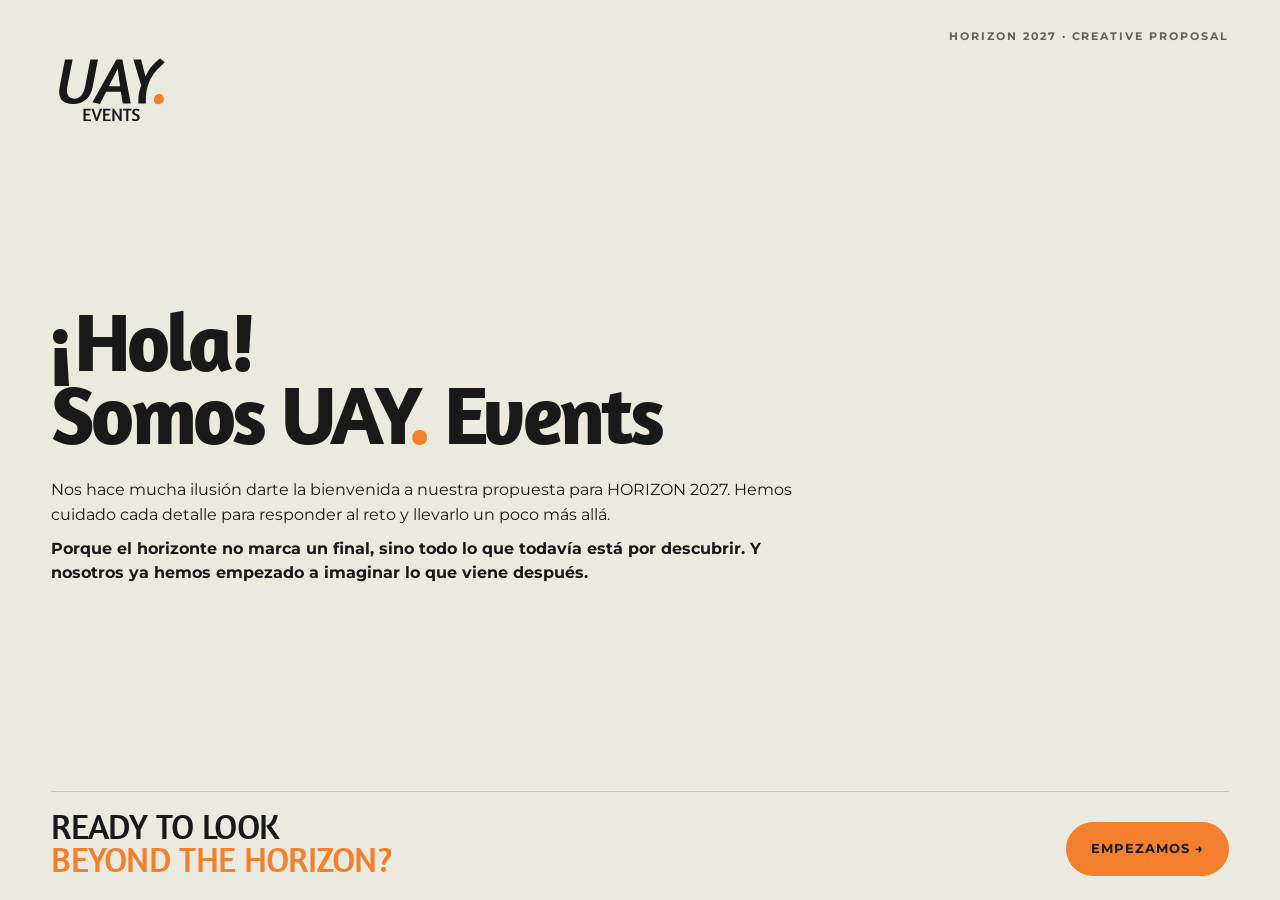
==== commit e1692ccf: "landing page updated" ====
--- a/index.html
+++ b/index.html
@@ -3,245 +3,529 @@
 <head>
   <meta charset="UTF-8">
   <meta name="viewport" content="width=device-width, initial-scale=1.0">
+
   <title>Horizon 2027 · UAY Events</title>
-  <link rel="icon" type="image/svg+xml" href="assets/images/favicon-UAY-Events.svg">
+
+  <link
+    rel="icon"
+    type="image/svg+xml"
+    href="assets/images/favicon-UAY-Events.svg"
+  >
+
   <link rel="stylesheet" href="css/styles.css">
 
   <style>
+
+    /* =========================================================
+       LANDING
+    ========================================================= */
+
     .landing {
+      width: 100%;
       height: 100vh;
-      min-height: 600px;
+      height: 100svh;
+
       background: var(--alabaster);
+
+      overflow: hidden;
+
       display: flex;
-      align-items: center;
-      padding: 35px 0;
-      overflow: hidden;
-    }
+    }
+
 
     .landing__inner {
-      width: min(calc(100% - (var(--pad) * 2)), var(--max));
+      width: min(
+        calc(100% - (var(--pad) * 2)),
+        var(--max)
+      );
+
       height: 100%;
-      margin: auto;
-      display: flex;
-      flex-direction: column;
-    }
-
-    /* PARTE SUPERIOR */
+
+      margin: 0 auto;
+
+      padding: 28px 0 24px;
+
+      display: grid;
+
+      grid-template-rows:
+        auto
+        minmax(0, 1fr)
+        auto;
+    }
+
+
+    /* =========================================================
+       CABECERA
+    ========================================================= */
 
     .landing__top {
       display: flex;
       justify-content: space-between;
-      align-items: flex-start;
+      align-items: center;
+
       gap: 30px;
     }
 
+
     .landing__brand {
-      font-family: "Amaranth", sans-serif;
-      font-size: 1.6rem;
+      display: flex;
+      align-items: center;
+    }
+
+
+    .landing__brand img {
+      display: block;
+
+      width: 120px;
+      height: auto;
+    }
+
+
+    .landing__meta {
+      font-size: .68rem;
+
+      text-transform: uppercase;
+
+      letter-spacing: .18em;
+
       font-weight: 700;
-    }
-
-    .landing__brand img {
-       width:130px;
-       height:auto;
-    }
-
-    .landing__meta {
-      font-size: .75rem;
-      text-transform: uppercase;
-      letter-spacing: .16em;
-      font-weight: 700;
-    }
-
-    /* CONTENIDO CENTRAL */
+
+      opacity: .65;
+
+      white-space: nowrap;
+    }
+
+
+    /* =========================================================
+       CONTENIDO
+    ========================================================= */
 
     .landing__content {
-      margin-top: auto;
-      margin-bottom: 45px;
-      max-width: 1100px;
-    }
+      display: flex;
+      flex-direction: column;
+
+      justify-content: center;
+
+      max-width: 1000px;
+
+      padding: 30px 0;
+    }
+
 
     .landing__hello {
       font-family: "Amaranth", sans-serif;
-      font-size: clamp(3rem, 6vw, 6.5rem);
-      line-height: .95;
-      margin: 0 0 30px;
-      letter-spacing: -.03em;
-    }
+
+      font-size: clamp(
+        3.4rem,
+        6.5vw,
+        6.8rem
+      );
+
+      line-height: .88;
+
+      letter-spacing: -.045em;
+
+      margin: 0 0 28px;
+    }
+
 
     .landing__hello span {
       color: var(--orange);
     }
 
-    .landing__intro {
-      font-size: clamp(1.05rem, 1.5vw, 1.4rem);
-      max-width: 780px;
+
+    .landing__copy {
+      max-width: 760px;
+    }
+
+
+    .landing__copy p {
       margin: 0;
-      line-height: 1.5;
-    }
-
-    .landing__intro strong {
-      font-weight: 600;
-    }
-
-    /* PARTE INFERIOR */
+
+      font-size: clamp(
+        .98rem,
+        1.25vw,
+        1.2rem
+      );
+
+      line-height: 1.52;
+    }
+
+
+    .landing__copy p + p {
+      margin-top: 10px;
+    }
+
+
+    /* =========================================================
+       CTA
+    ========================================================= */
 
     .landing__bottom {
+      border-top: 1px solid rgba(25, 25, 25, .18);
+
+      padding-top: 18px;
+
       display: grid;
-      grid-template-columns: 1fr auto;
+
+      grid-template-columns:
+        minmax(0, 1fr)
+        auto;
+
+      align-items: end;
+
       gap: 40px;
-      align-items: center;
-      padding-top: 24px;
-      padding-bottom: 5px;
-      border-top: 1px solid rgba(25,25,25,.18);
-    }
+    }
+
 
     .landing__question {
       font-family: "Amaranth", sans-serif;
-      font-size: clamp(1.7rem, 3vw, 3.2rem);
-      line-height: 1;
+
+      font-size: clamp(
+        1.65rem,
+        2.7vw,
+        3rem
+      );
+
+      line-height: .95;
+
+      letter-spacing: -.02em;
+
       margin: 0;
-      max-width: 760px;
-    }
+    }
+
 
     .landing__question span {
       color: var(--orange);
     }
 
-    /* RESPONSIVE */
+
+    .landing__bottom .btn {
+      white-space: nowrap;
+    }
+
+
+    /* =========================================================
+       PORTÁTILES CON POCA ALTURA
+    ========================================================= */
+
+    @media
+    (max-height: 760px)
+    and
+    (min-width: 801px) {
+
+      .landing__inner {
+        padding-top: 20px;
+        padding-bottom: 18px;
+      }
+
+
+      .landing__brand img {
+        width: 105px;
+      }
+
+
+      .landing__content {
+        padding: 20px 0;
+      }
+
+
+      .landing__hello {
+        font-size: clamp(
+          3rem,
+          5.5vw,
+          5.2rem
+        );
+
+        margin-bottom: 20px;
+      }
+
+
+      .landing__copy p {
+        font-size: .98rem;
+
+        line-height: 1.42;
+      }
+
+
+      .landing__bottom {
+        padding-top: 14px;
+      }
+
+
+      .landing__question {
+        font-size: clamp(
+          1.5rem,
+          2.4vw,
+          2.5rem
+        );
+      }
+
+    }
+
+
+    /* =========================================================
+       MÓVIL
+    ========================================================= */
 
     @media (max-width: 800px) {
 
       .landing {
+        min-height: 100svh;
         height: auto;
-        min-height: 100vh;
-        padding: 25px 0;
+
         overflow: visible;
       }
 
+
       .landing__inner {
-        min-height: calc(100vh - 50px);
-      }
+        min-height: 100svh;
+
+        padding:
+          22px
+          0
+          24px;
+
+        grid-template-rows:
+          auto
+          1fr
+          auto;
+      }
+
 
       .landing__top {
-        flex-direction: column;
-        gap: 6px;
-      }
+        align-items: flex-start;
+      }
+
+
+      .landing__brand img {
+        width: 100px;
+      }
+
+
+      .landing__meta {
+        font-size: .57rem;
+
+        max-width: 150px;
+
+        white-space: normal;
+
+        text-align: right;
+
+        line-height: 1.4;
+      }
+
 
       .landing__content {
-        margin-top: auto;
-        margin-bottom: 35px;
-        padding-top: 45px;
-      }
+        justify-content: center;
+
+        padding: 45px 0 35px;
+      }
+
 
       .landing__hello {
+        font-size: clamp(
+          3.1rem,
+          15vw,
+          5rem
+        );
+
         margin-bottom: 24px;
       }
+
+
+      .landing__copy p {
+        font-size: .98rem;
+
+        line-height: 1.5;
+      }
+
 
       .landing__bottom {
         grid-template-columns: 1fr;
-        gap: 22px;
+
+        gap: 20px;
+
         align-items: flex-start;
-        padding-top: 22px;
-      }
+
+        padding-top: 20px;
+      }
+
+
+      .landing__question {
+        font-size: clamp(
+          1.7rem,
+          8vw,
+          2.4rem
+        );
+      }
+
 
       .landing__bottom .btn {
         width: 100%;
-      }
-    }
-
-    /* PANTALLAS DE PORTÁTIL CON POCA ALTURA */
-
-    @media (max-height: 750px) and (min-width: 801px) {
-
-      .landing {
-        padding: 25px 0;
-      }
+
+        justify-content: center;
+      }
+
+    }
+
+
+    /* =========================================================
+       MÓVILES MUY BAJOS
+    ========================================================= */
+
+    @media
+    (max-width: 800px)
+    and
+    (max-height: 700px) {
 
       .landing__content {
-        margin-bottom: 30px;
-      }
+        padding: 30px 0 25px;
+      }
+
 
       .landing__hello {
-        font-size: clamp(3rem, 5.5vw, 5.5rem);
-        margin-bottom: 22px;
-      }
-
-      .landing__intro {
-        font-size: 1.05rem;
-        line-height: 1.4;
-      }
-
-      .landing__bottom {
-        padding-top: 20px;
-      }
+        font-size: 3rem;
+
+        margin-bottom: 18px;
+      }
+
+
+      .landing__copy p {
+        font-size: .9rem;
+
+        line-height: 1.42;
+      }
+
 
       .landing__question {
-        font-size: clamp(1.7rem, 2.7vw, 2.8rem);
-      }
+        font-size: 1.65rem;
+      }
+
     }
 
   </style>
+
 </head>
 
+
 <body>
 
+
   <main class="landing">
 
+
     <div class="landing__inner">
 
+
       <!-- CABECERA -->
 
-      <div class="landing__top">
-
-        <div class="landing__brand">
-          <img src="assets/images/Logo-UAY-Events.svg" alt="UAY Events">
+      <header class="landing__top">
+
+
+        <a
+          class="landing__brand"
+          href="home.html"
+          aria-label="UAY Events"
+        >
+
+          <img
+            src="assets/images/Logo-UAY-Events.svg"
+            alt="UAY Events"
+          >
+
+        </a>
+
+
+        <div class="landing__meta">
+
+          Horizon 2027 · Creative Proposal
+
         </div>
 
-        <div class="landing__meta">
-          Horizon 2027 · Creative Proposal
+
+      </header>
+
+
+
+      <!-- CONTENIDO PRINCIPAL -->
+
+      <section class="landing__content">
+
+
+        <h1 class="landing__hello">
+
+          ¡Hola!<br>
+
+          Somos UAY<span>.</span> Events
+
+        </h1>
+
+
+        <div class="landing__copy">
+
+
+          <p>
+
+            Nos hace mucha ilusión darte la bienvenida
+            a nuestra propuesta para HORIZON 2027.
+            Hemos cuidado cada detalle para responder al reto y
+            llevarlo un poco más allá.
+
+          </p>
+
+
+          <p>
+
+            <strong>Porque el horizonte no marca un final,
+            sino todo lo que todavía está por descubrir.
+            Y nosotros ya hemos empezado a imaginar
+            lo que viene después.</strong>
+
+          </p>
+
+
         </div>
 
-      </div>
-
-
-      <!-- MENSAJE PRINCIPAL -->
-
-      <div class="landing__content">
-
-        <h1 class="landing__hello">
-          ¡Hola!<br>
-          Somos UAY<span>.</span> Events
-        </h1>
-
-        <p class="landing__intro">
-          Nos hace mucha ilusión darte la bienvenida a nuestra propuesta para HORIZON 2027. Hemos cuidado 
-          cada idea, cada experiencia y cada detalle para dar forma a una propuesta que no solo responda 
-          al reto, sino que consiga llevarlo un poco más allá. Porque el horizonte no marca un final, 
-          sino todo lo que todavía está por descubrir. Y nosotros ya hemos empezado a imaginar lo que viene después.​
+
+      </section>
+
+
+
+      <!-- CTA -->
+
+      <footer class="landing__bottom">
+
+
+        <p class="landing__question">
+
+          READY TO LOOK<br>
+
+          <span>
+            BEYOND THE HORIZON?
+          </span>
+
         </p>
 
-      </div>
-
-
-      <!-- CTA -->
-
-      <div class="landing__bottom">
-
-        <p class="landing__question">
-          READY TO LOOK<br>
-          <span>BEYOND THE HORIZON?</span>
-        </p>
-
-        <a class="btn btn--orange" href="home.html">
+
+        <a
+          class="btn btn--orange"
+          href="home.html"
+        >
+
           Empezamos →
+
         </a>
 
-      </div>
+
+      </footer>
+
 
     </div>
 
+
   </main>
+
 
 </body>
 </html>
